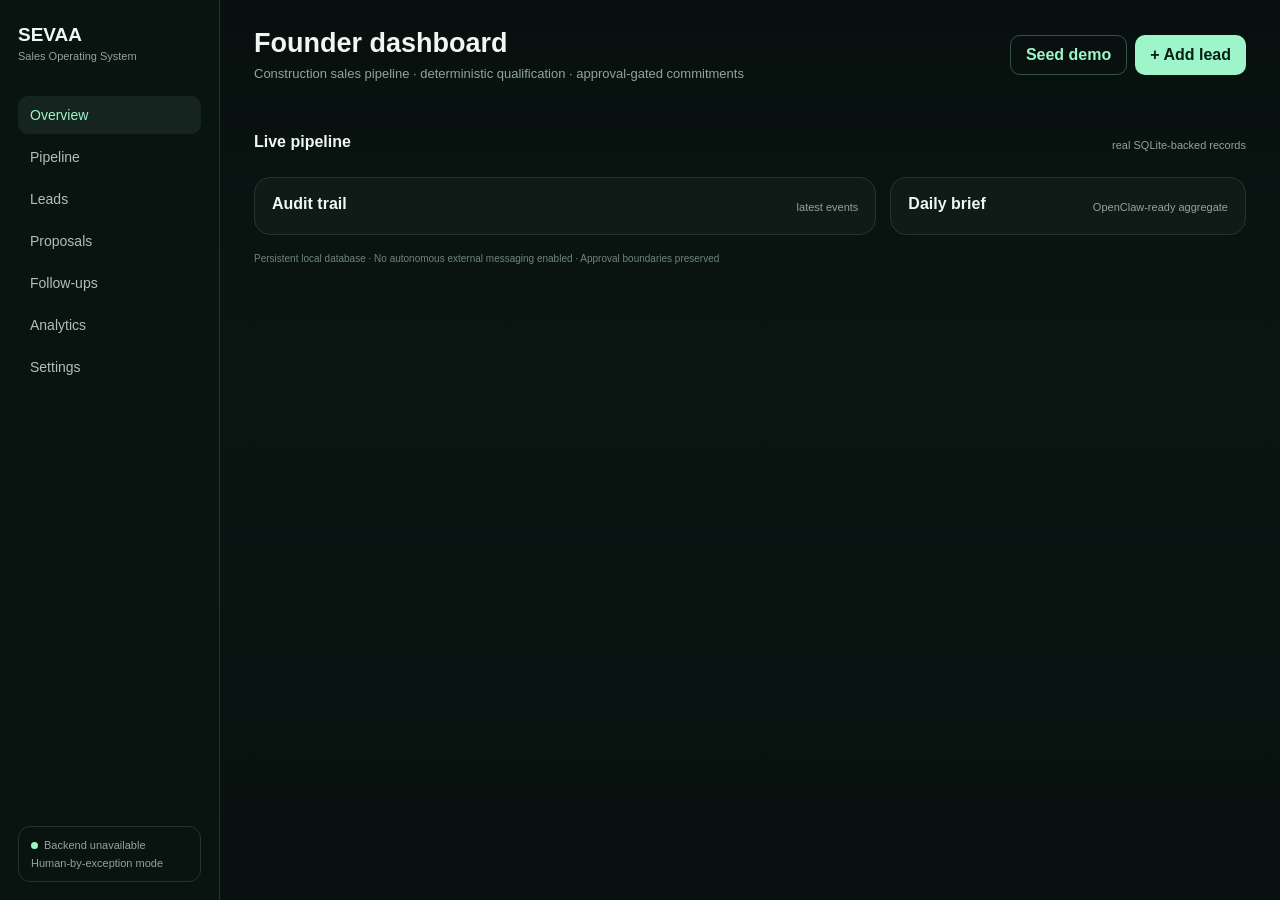
==== sevaa-sales-os/web/index.html @ be24ef17 "Connect dashboard to live backend" ====
<!doctype html><html lang="en"><head><meta charset="utf-8"><meta name="viewport" content="width=device-width,initial-scale=1"><title>SEVAA Sales OS</title>
<style>
:root{--bg:#08110f;--panel:#101b18;--panel2:#15231f;--text:#eef7f3;--muted:#8fa59d;--line:#223630;--accent:#9df5c9;--accent2:#d7ff9f;--danger:#ff9f9f}*{box-sizing:border-box}body{margin:0;background:linear-gradient(180deg,#07100e,#0a1512 40%,#08110f);font-family:-apple-system,BlinkMacSystemFont,"Segoe UI",sans-serif;color:var(--text)}button,input,textarea{font:inherit}.shell{display:grid;grid-template-columns:220px 1fr;min-height:100vh}.side{padding:24px 18px;border-right:1px solid var(--line);background:#09130f;position:fixed;inset:0 auto 0 0;width:220px}.brand{font-size:19px;font-weight:750}.brand small{display:block;color:var(--muted);font-size:11px;margin-top:4px;font-weight:500}.nav{margin-top:34px}.nav div{padding:11px 12px;margin:4px 0;border-radius:10px;color:#aec0b9;font-size:14px}.nav .active{background:#15241f;color:var(--accent)}.system{position:absolute;bottom:18px;left:18px;right:18px;padding:12px;border:1px solid var(--line);border-radius:12px;color:var(--muted);font-size:11px}.dot{display:inline-block;width:7px;height:7px;border-radius:50%;background:var(--accent);margin-right:6px}.main{grid-column:2;padding:28px 34px;max-width:1600px;width:100%}.top{display:flex;justify-content:space-between;align-items:center;gap:18px}.title h1{font-size:27px;margin:0}.title p{margin:7px 0 0;color:var(--muted);font-size:13px}.actions{display:flex;gap:8px}.actions button,.primary{background:var(--accent);color:#062015;border:0;border-radius:10px;padding:10px 15px;font-weight:700;cursor:pointer}.secondary{background:transparent!important;color:var(--accent)!important;border:1px solid #355247!important}.kpis{display:grid;grid-template-columns:repeat(4,1fr);gap:14px;margin-top:24px}.card{background:rgba(16,27,24,.94);border:1px solid var(--line);border-radius:16px;padding:17px}.label{color:var(--muted);font-size:12px}.value{font-size:26px;font-weight:750;margin-top:8px}.delta{font-size:11px;margin-top:6px;color:var(--accent)}.sectionhead{display:flex;justify-content:space-between;align-items:end;margin:28px 0 12px}.sectionhead h2{margin:0;font-size:16px}.sectionhead span{font-size:11px;color:var(--muted)}.pipeline{display:grid;grid-template-columns:repeat(4,minmax(190px,1fr));gap:12px;overflow-x:auto}.col{background:#0b1512;border:1px solid var(--line);border-radius:15px;padding:11px;min-height:360px}.colhead{display:flex;justify-content:space-between;color:#caddd6;font-size:12px;font-weight:700;padding:4px 3px 10px}.count{color:var(--muted);font-weight:500}.lead{background:var(--panel2);border:1px solid #294139;border-radius:13px;padding:13px;margin-bottom:9px;cursor:pointer}.lead strong{font-size:13px}.lead p{font-size:11px;color:var(--muted);line-height:1.45;margin:7px 0 10px}.meta{display:flex;justify-content:space-between;align-items:center}.score{font-size:11px;font-weight:800;background:#1d362d;color:var(--accent);padding:5px 7px;border-radius:8px}.money{font-size:11px;color:#dbe8e3}.hot{border-color:#5c6f3a}.hot .score{background:#30411e;color:var(--accent2)}.lower{display:grid;grid-template-columns:1.4fr .8fr;gap:14px;margin-top:14px}.activity .row{display:grid;grid-template-columns:80px 1fr auto;gap:12px;padding:12px 0;border-bottom:1px solid var(--line);font-size:12px}.activity .row:last-child{border:0}.time{color:var(--muted)}.event b{font-weight:650}.tag{color:var(--accent);font-size:11px}.brief .item{display:flex;justify-content:space-between;padding:9px 0;border-bottom:1px solid var(--line);font-size:12px}.foot{margin-top:18px;color:#6f857d;font-size:10px}.modal{display:none;position:fixed;inset:0;background:#000a;z-index:10;padding:24px;align-items:center;justify-content:center}.modal.open{display:flex}.dialog{width:min(620px,100%);background:#0f1b17;border:1px solid #2a463c;border-radius:18px;padding:20px;max-height:90vh;overflow:auto}.dialog h2{margin:0 0 16px}.grid{display:grid;grid-template-columns:1fr 1fr;gap:10px}.grid .full{grid-column:1/-1}.field label{display:block;font-size:11px;color:var(--muted);margin-bottom:5px}.field input,.field textarea{width:100%;background:#09130f;border:1px solid var(--line);border-radius:9px;color:var(--text);padding:10px}.field textarea{min-height:85px}.checks{display:flex;gap:16px;font-size:12px;color:#cbd9d4}.dialog .buttons{display:flex;justify-content:flex-end;gap:8px;margin-top:16px}.error{color:var(--danger);font-size:11px;min-height:16px}.empty{color:var(--muted);font-size:11px;padding:15px 5px}.stage-actions{display:flex;gap:6px;margin-top:9px;flex-wrap:wrap}.stage-actions button{font-size:10px;padding:5px 7px;border-radius:7px;border:1px solid #355247;background:transparent;color:#bcd3ca;cursor:pointer}
@media(max-width:900px){.shell{display:block}.side{display:none}.main{padding:18px}.kpis{grid-template-columns:repeat(2,1fr)}.pipeline{grid-template-columns:repeat(4,260px)}.lower{grid-template-columns:1fr}.title h1{font-size:23px}.actions button{padding:9px 12px}.grid{grid-template-columns:1fr}.grid .full{grid-column:auto}}
</style></head><body><div class="shell"><aside class="side"><div class="brand">SEVAA <small>Sales Operating System</small></div><div class="nav"><div class="active">Overview</div><div>Pipeline</div><div>Leads</div><div>Proposals</div><div>Follow-ups</div><div>Analytics</div><div>Settings</div></div><div class="system"><span class="dot"></span><span id="health">Checking backend…</span><span style="display:block;margin-top:6px">Human-by-exception mode</span></div></aside><main class="main"><div class="top"><div class="title"><h1>Founder dashboard</h1><p>Construction sales pipeline · deterministic qualification · approval-gated commitments</p></div><div class="actions"><button class="secondary" id="seedBtn">Seed demo</button><button id="addBtn">+ Add lead</button></div></div><section class="kpis" id="kpis"></section><div class="sectionhead"><h2>Live pipeline</h2><span>real SQLite-backed records</span></div><section class="pipeline" id="pipeline"></section><section class="lower"><div class="card activity"><div class="sectionhead" style="margin:0 0 4px"><h2>Audit trail</h2><span>latest events</span></div><div id="audit"></div></div><div class="card brief"><div class="sectionhead" style="margin:0 0 4px"><h2>Daily brief</h2><span>OpenClaw-ready aggregate</span></div><div id="brief"></div></div></section><div class="foot">Persistent local database · No autonomous external messaging enabled · Approval boundaries preserved</div></main></div>
<div class="modal" id="modal"><div class="dialog"><h2>Add lead</h2><form id="leadForm"><div class="grid"><div class="field"><label>Name</label><input name="name" required></div><div class="field"><label>Company</label><input name="company"></div><div class="field"><label>Phone</label><input name="phone"></div><div class="field"><label>Email</label><input name="email" type="email"></div><div class="field"><label>City</label><input name="city"></div><div class="field"><label>Timeline (days)</label><input name="timeline_days" type="number" min="0"></div><div class="field"><label>Budget min (₹)</label><input name="budget_min" type="number" min="0"></div><div class="field"><label>Budget max (₹)</label><input name="budget_max" type="number" min="0"></div><div class="field full"><label>Requirement</label><textarea name="requirement" required placeholder="e.g. 20ft modular cafe, Surat, delivery in 45 days"></textarea></div><div class="checks full"><label><input type="checkbox" name="known_buyer"> Known buyer</label><label><input type="checkbox" name="site_ready"> Site ready</label></div></div><div class="error" id="formError"></div><div class="buttons"><button type="button" class="secondary" id="cancelBtn">Cancel</button><button class="primary" type="submit">Create lead</button></div></form></div></div>
<script>
const money=v=>v?('₹'+(v/100000).toFixed(v%100000?1:0)+'L'):'—';
const esc=s=>String(s??'').replace(/[&<>"']/g,m=>({'&':'&amp;','<':'&lt;','>':'&gt;','"':'&quot;',"'":'&#39;'}[m]));
const stages=['new','qualified','proposal','follow_up']; const stageLabel={new:'NEW',qualified:'QUALIFIED',proposal:'PROPOSAL',follow_up:'FOLLOW-UP'};
async function api(path,opts={}){const r=await fetch(path,{headers:{'Content-Type':'application/json'},...opts});if(!r.ok)throw new Error((await r.json()).detail||r.statusText);return r.json()}
function leadCard(l){const range=l.budget_max?`${money(l.budget_min)}–${money(l.budget_max)}`:money(l.budget_min);return `<div class="lead ${l.score>=85?'hot':''}"><strong>${esc(l.company||l.name)}</strong><p>${esc(l.requirement)}${l.city?' · '+esc(l.city):''}</p><div class="meta"><span class="score">${l.score}</span><span class="money">${range}</span></div><div class="stage-actions">${['qualified','proposal','follow_up','won','lost'].filter(s=>s!==l.stage).slice(0,3).map(s=>`<button onclick="moveLead(${l.id},'${s}')">→ ${s.replace('_',' ')}</button>`).join('')}</div></div>`}
async function refresh(){try{const [d,h]=await Promise.all([api('/api/dashboard'),api('/api/health')]);document.getElementById('health').textContent='Backend healthy · '+h.database;const k=d.kpis;document.getElementById('kpis').innerHTML=`<div class="card"><div class="label">Pipeline value</div><div class="value">${money(k.pipeline_min)}–${money(k.pipeline_max)}</div><div class="delta">live open-pipeline budgets</div></div><div class="card"><div class="label">Qualified leads</div><div class="value">${k.qualified}</div><div class="delta">score ≥ 70</div></div><div class="card"><div class="label">Proposals</div><div class="value">${k.proposals}</div><div class="delta">approval-gated</div></div><div class="card"><div class="label">Founder attention</div><div class="value">${k.founder_attention}</div><div class="delta">exceptions only</div></div>`;document.getElementById('pipeline').innerHTML=stages.map(s=>`<div class="col"><div class="colhead">${stageLabel[s]} <span class="count">${d.stages[s].length}</span></div>${d.stages[s].length?d.stages[s].map(leadCard).join(''):'<div class="empty">No leads</div>'}</div>`).join('');document.getElementById('audit').innerHTML=d.audit.length?d.audit.map(a=>`<div class="row"><span class="time">${new Date(a.created_at).toLocaleTimeString([],{hour:'2-digit',minute:'2-digit'})}</span><span class="event"><b>${esc(a.lead_name||'System')}</b> ${esc(a.detail)}</span><span class="tag">${esc(a.actor).toUpperCase()}</span></div>`).join(''):'<div class="empty">No events yet</div>';document.getElementById('brief').innerHTML=[['Total leads',k.lead_count],['High-score leads',k.qualified],['Proposals',k.proposals],['Approvals / attention',k.founder_attention],['System failures',0]].map(([a,b])=>`<div class="item"><span>${a}</span><span class="n">${b}</span></div>`).join('')}catch(e){document.getElementById('health').textContent='Backend unavailable';console.error(e)}}
async function moveLead(id,stage){await api(`/api/leads/${id}/stage`,{method:'PATCH',body:JSON.stringify({stage})});refresh()}
const modal=document.getElementById('modal');document.getElementById('addBtn').onclick=()=>modal.classList.add('open');document.getElementById('cancelBtn').onclick=()=>modal.classList.remove('open');document.getElementById('seedBtn').onclick=async()=>{await api('/api/demo/seed',{method:'POST'});refresh()};
document.getElementById('leadForm').onsubmit=async e=>{e.preventDefault();const f=new FormData(e.target),o=Object.fromEntries(f.entries());for(const n of ['budget_min','budget_max','timeline_days'])o[n]=o[n]?Number(o[n]):null;o.known_buyer=f.has('known_buyer');o.site_ready=f.has('site_ready');o.source='dashboard';try{await api('/api/leads',{method:'POST',body:JSON.stringify(o)});e.target.reset();modal.classList.remove('open');document.getElementById('formError').textContent='';refresh()}catch(err){document.getElementById('formError').textContent=err.message}};
refresh();
</script></body></html>
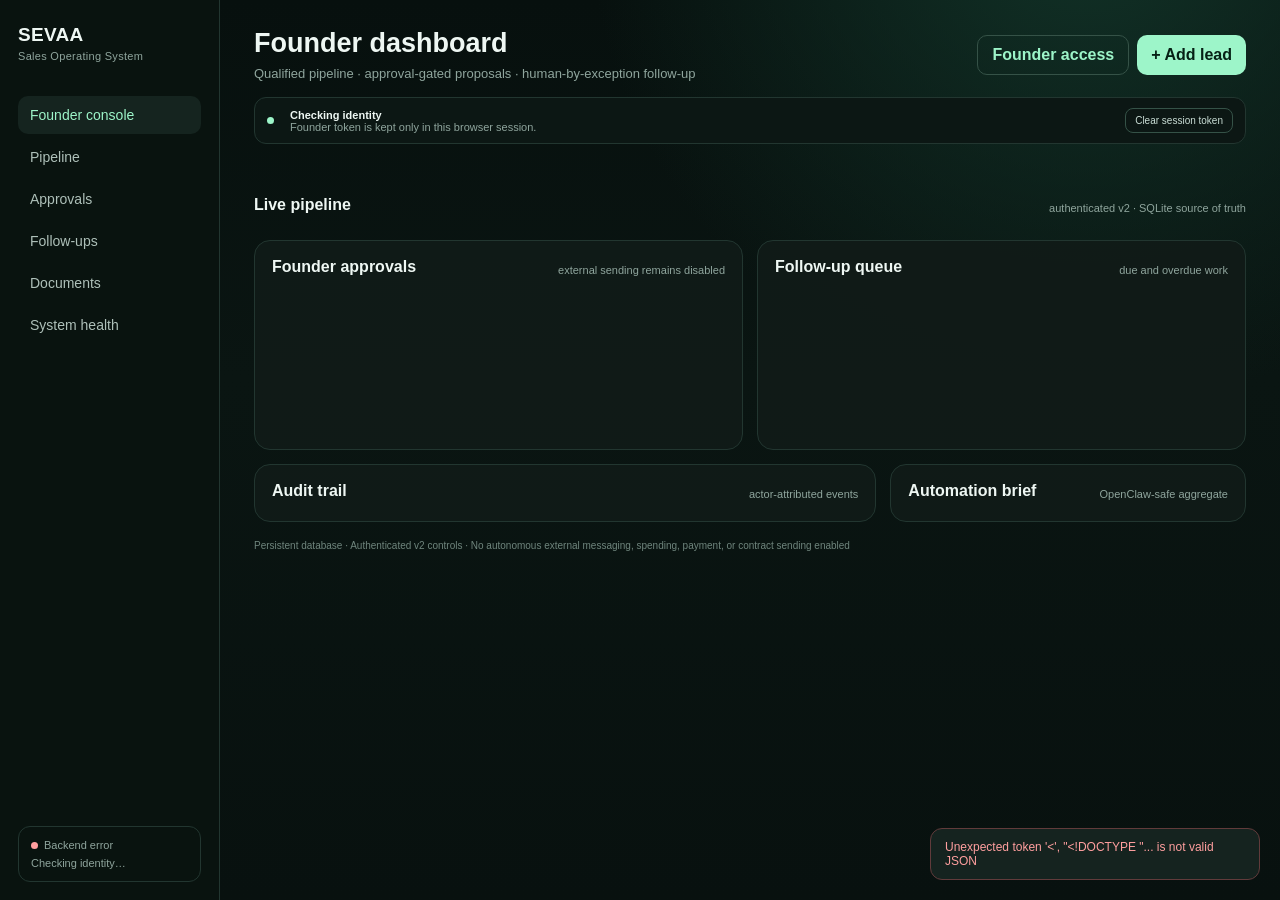
==== commit dccc03b0: "Wire founder dashboard to hardened v2 controls" ====
--- a/sevaa-sales-os/web/index.html
+++ b/sevaa-sales-os/web/index.html
@@ -1,18 +1,40 @@
-<!doctype html><html lang="en"><head><meta charset="utf-8"><meta name="viewport" content="width=device-width,initial-scale=1"><title>SEVAA Sales OS</title>
+<!doctype html>
+<html lang="en">
+<head>
+<meta charset="utf-8">
+<meta name="viewport" content="width=device-width,initial-scale=1,viewport-fit=cover">
+<title>SEVAA Sales OS</title>
 <style>
-:root{--bg:#08110f;--panel:#101b18;--panel2:#15231f;--text:#eef7f3;--muted:#8fa59d;--line:#223630;--accent:#9df5c9;--accent2:#d7ff9f;--danger:#ff9f9f}*{box-sizing:border-box}body{margin:0;background:linear-gradient(180deg,#07100e,#0a1512 40%,#08110f);font-family:-apple-system,BlinkMacSystemFont,"Segoe UI",sans-serif;color:var(--text)}button,input,textarea{font:inherit}.shell{display:grid;grid-template-columns:220px 1fr;min-height:100vh}.side{padding:24px 18px;border-right:1px solid var(--line);background:#09130f;position:fixed;inset:0 auto 0 0;width:220px}.brand{font-size:19px;font-weight:750}.brand small{display:block;color:var(--muted);font-size:11px;margin-top:4px;font-weight:500}.nav{margin-top:34px}.nav div{padding:11px 12px;margin:4px 0;border-radius:10px;color:#aec0b9;font-size:14px}.nav .active{background:#15241f;color:var(--accent)}.system{position:absolute;bottom:18px;left:18px;right:18px;padding:12px;border:1px solid var(--line);border-radius:12px;color:var(--muted);font-size:11px}.dot{display:inline-block;width:7px;height:7px;border-radius:50%;background:var(--accent);margin-right:6px}.main{grid-column:2;padding:28px 34px;max-width:1600px;width:100%}.top{display:flex;justify-content:space-between;align-items:center;gap:18px}.title h1{font-size:27px;margin:0}.title p{margin:7px 0 0;color:var(--muted);font-size:13px}.actions{display:flex;gap:8px}.actions button,.primary{background:var(--accent);color:#062015;border:0;border-radius:10px;padding:10px 15px;font-weight:700;cursor:pointer}.secondary{background:transparent!important;color:var(--accent)!important;border:1px solid #355247!important}.kpis{display:grid;grid-template-columns:repeat(4,1fr);gap:14px;margin-top:24px}.card{background:rgba(16,27,24,.94);border:1px solid var(--line);border-radius:16px;padding:17px}.label{color:var(--muted);font-size:12px}.value{font-size:26px;font-weight:750;margin-top:8px}.delta{font-size:11px;margin-top:6px;color:var(--accent)}.sectionhead{display:flex;justify-content:space-between;align-items:end;margin:28px 0 12px}.sectionhead h2{margin:0;font-size:16px}.sectionhead span{font-size:11px;color:var(--muted)}.pipeline{display:grid;grid-template-columns:repeat(4,minmax(190px,1fr));gap:12px;overflow-x:auto}.col{background:#0b1512;border:1px solid var(--line);border-radius:15px;padding:11px;min-height:360px}.colhead{display:flex;justify-content:space-between;color:#caddd6;font-size:12px;font-weight:700;padding:4px 3px 10px}.count{color:var(--muted);font-weight:500}.lead{background:var(--panel2);border:1px solid #294139;border-radius:13px;padding:13px;margin-bottom:9px;cursor:pointer}.lead strong{font-size:13px}.lead p{font-size:11px;color:var(--muted);line-height:1.45;margin:7px 0 10px}.meta{display:flex;justify-content:space-between;align-items:center}.score{font-size:11px;font-weight:800;background:#1d362d;color:var(--accent);padding:5px 7px;border-radius:8px}.money{font-size:11px;color:#dbe8e3}.hot{border-color:#5c6f3a}.hot .score{background:#30411e;color:var(--accent2)}.lower{display:grid;grid-template-columns:1.4fr .8fr;gap:14px;margin-top:14px}.activity .row{display:grid;grid-template-columns:80px 1fr auto;gap:12px;padding:12px 0;border-bottom:1px solid var(--line);font-size:12px}.activity .row:last-child{border:0}.time{color:var(--muted)}.event b{font-weight:650}.tag{color:var(--accent);font-size:11px}.brief .item{display:flex;justify-content:space-between;padding:9px 0;border-bottom:1px solid var(--line);font-size:12px}.foot{margin-top:18px;color:#6f857d;font-size:10px}.modal{display:none;position:fixed;inset:0;background:#000a;z-index:10;padding:24px;align-items:center;justify-content:center}.modal.open{display:flex}.dialog{width:min(620px,100%);background:#0f1b17;border:1px solid #2a463c;border-radius:18px;padding:20px;max-height:90vh;overflow:auto}.dialog h2{margin:0 0 16px}.grid{display:grid;grid-template-columns:1fr 1fr;gap:10px}.grid .full{grid-column:1/-1}.field label{display:block;font-size:11px;color:var(--muted);margin-bottom:5px}.field input,.field textarea{width:100%;background:#09130f;border:1px solid var(--line);border-radius:9px;color:var(--text);padding:10px}.field textarea{min-height:85px}.checks{display:flex;gap:16px;font-size:12px;color:#cbd9d4}.dialog .buttons{display:flex;justify-content:flex-end;gap:8px;margin-top:16px}.error{color:var(--danger);font-size:11px;min-height:16px}.empty{color:var(--muted);font-size:11px;padding:15px 5px}.stage-actions{display:flex;gap:6px;margin-top:9px;flex-wrap:wrap}.stage-actions button{font-size:10px;padding:5px 7px;border-radius:7px;border:1px solid #355247;background:transparent;color:#bcd3ca;cursor:pointer}
-@media(max-width:900px){.shell{display:block}.side{display:none}.main{padding:18px}.kpis{grid-template-columns:repeat(2,1fr)}.pipeline{grid-template-columns:repeat(4,260px)}.lower{grid-template-columns:1fr}.title h1{font-size:23px}.actions button{padding:9px 12px}.grid{grid-template-columns:1fr}.grid .full{grid-column:auto}}
-</style></head><body><div class="shell"><aside class="side"><div class="brand">SEVAA <small>Sales Operating System</small></div><div class="nav"><div class="active">Overview</div><div>Pipeline</div><div>Leads</div><div>Proposals</div><div>Follow-ups</div><div>Analytics</div><div>Settings</div></div><div class="system"><span class="dot"></span><span id="health">Checking backend…</span><span style="display:block;margin-top:6px">Human-by-exception mode</span></div></aside><main class="main"><div class="top"><div class="title"><h1>Founder dashboard</h1><p>Construction sales pipeline · deterministic qualification · approval-gated commitments</p></div><div class="actions"><button class="secondary" id="seedBtn">Seed demo</button><button id="addBtn">+ Add lead</button></div></div><section class="kpis" id="kpis"></section><div class="sectionhead"><h2>Live pipeline</h2><span>real SQLite-backed records</span></div><section class="pipeline" id="pipeline"></section><section class="lower"><div class="card activity"><div class="sectionhead" style="margin:0 0 4px"><h2>Audit trail</h2><span>latest events</span></div><div id="audit"></div></div><div class="card brief"><div class="sectionhead" style="margin:0 0 4px"><h2>Daily brief</h2><span>OpenClaw-ready aggregate</span></div><div id="brief"></div></div></section><div class="foot">Persistent local database · No autonomous external messaging enabled · Approval boundaries preserved</div></main></div>
-<div class="modal" id="modal"><div class="dialog"><h2>Add lead</h2><form id="leadForm"><div class="grid"><div class="field"><label>Name</label><input name="name" required></div><div class="field"><label>Company</label><input name="company"></div><div class="field"><label>Phone</label><input name="phone"></div><div class="field"><label>Email</label><input name="email" type="email"></div><div class="field"><label>City</label><input name="city"></div><div class="field"><label>Timeline (days)</label><input name="timeline_days" type="number" min="0"></div><div class="field"><label>Budget min (₹)</label><input name="budget_min" type="number" min="0"></div><div class="field"><label>Budget max (₹)</label><input name="budget_max" type="number" min="0"></div><div class="field full"><label>Requirement</label><textarea name="requirement" required placeholder="e.g. 20ft modular cafe, Surat, delivery in 45 days"></textarea></div><div class="checks full"><label><input type="checkbox" name="known_buyer"> Known buyer</label><label><input type="checkbox" name="site_ready"> Site ready</label></div></div><div class="error" id="formError"></div><div class="buttons"><button type="button" class="secondary" id="cancelBtn">Cancel</button><button class="primary" type="submit">Create lead</button></div></form></div></div>
+:root{--bg:#07100e;--panel:#101b18;--panel2:#15231f;--text:#eef7f3;--muted:#8fa59d;--line:#223630;--accent:#9df5c9;--accent2:#d7ff9f;--danger:#ff9f9f;--warn:#ffd79f;--blue:#a9d8ff}*{box-sizing:border-box}html{background:var(--bg)}body{margin:0;background:radial-gradient(circle at 85% -10%,#123328 0,transparent 34%),linear-gradient(180deg,#07100e,#0a1512 42%,#08110f);font-family:-apple-system,BlinkMacSystemFont,"Segoe UI",sans-serif;color:var(--text);min-height:100vh}button,input,textarea,select{font:inherit}.shell{display:grid;grid-template-columns:220px minmax(0,1fr);min-height:100vh}.side{padding:24px 18px;border-right:1px solid var(--line);background:#09130f;position:fixed;inset:0 auto 0 0;width:220px}.brand{font-size:19px;font-weight:780;letter-spacing:.3px}.brand small{display:block;color:var(--muted);font-size:11px;margin-top:4px;font-weight:500}.nav{margin-top:34px}.nav div{padding:11px 12px;margin:4px 0;border-radius:10px;color:#aec0b9;font-size:14px}.nav .active{background:#15241f;color:var(--accent)}.system{position:absolute;bottom:18px;left:18px;right:18px;padding:12px;border:1px solid var(--line);border-radius:12px;color:var(--muted);font-size:11px}.dot{display:inline-block;width:7px;height:7px;border-radius:50%;background:var(--accent);margin-right:6px}.dot.bad{background:var(--danger)}.main{grid-column:2;padding:28px 34px 42px;max-width:1640px;width:100%}.top{display:flex;justify-content:space-between;align-items:center;gap:18px}.title h1{font-size:27px;margin:0}.title p{margin:7px 0 0;color:var(--muted);font-size:13px}.actions{display:flex;gap:8px;flex-wrap:wrap;justify-content:flex-end}.btn,.actions button,.primary{background:var(--accent);color:#062015;border:0;border-radius:10px;padding:10px 14px;font-weight:720;cursor:pointer}.btn:hover,.actions button:hover,.primary:hover{filter:brightness(1.06)}.secondary{background:transparent!important;color:var(--accent)!important;border:1px solid #355247!important}.danger{background:transparent!important;color:var(--danger)!important;border:1px solid #623d3d!important}.warn{background:transparent!important;color:var(--warn)!important;border:1px solid #5d5337!important}.smallbtn{font-size:10px;padding:6px 8px;border-radius:8px;border:1px solid #355247;background:transparent;color:#c9ddd5;cursor:pointer}.smallbtn.ok{border-color:#355d49;color:var(--accent)}.smallbtn.bad{border-color:#613b3b;color:var(--danger)}.kpis{display:grid;grid-template-columns:repeat(5,1fr);gap:12px;margin-top:24px}.card{background:rgba(16,27,24,.95);border:1px solid var(--line);border-radius:16px;padding:17px}.label{color:var(--muted);font-size:11px;text-transform:uppercase;letter-spacing:.05em}.value{font-size:25px;font-weight:780;margin-top:8px}.delta{font-size:11px;margin-top:6px;color:var(--accent)}.sectionhead{display:flex;justify-content:space-between;align-items:end;margin:28px 0 12px;gap:10px}.sectionhead h2{margin:0;font-size:16px}.sectionhead span{font-size:11px;color:var(--muted);text-align:right}.pipeline{display:grid;grid-template-columns:repeat(4,minmax(210px,1fr));gap:12px;overflow-x:auto}.col{background:#0b1512;border:1px solid var(--line);border-radius:15px;padding:11px;min-height:330px}.colhead{display:flex;justify-content:space-between;color:#caddd6;font-size:12px;font-weight:700;padding:4px 3px 10px}.count{color:var(--muted);font-weight:500}.lead{background:var(--panel2);border:1px solid #294139;border-radius:13px;padding:13px;margin-bottom:9px}.lead strong{font-size:13px}.lead p{font-size:11px;color:var(--muted);line-height:1.45;margin:7px 0 10px}.meta{display:flex;justify-content:space-between;align-items:center;gap:8px}.score{font-size:11px;font-weight:800;background:#1d362d;color:var(--accent);padding:5px 7px;border-radius:8px}.money{font-size:11px;color:#dbe8e3}.hot{border-color:#5c6f3a}.hot .score{background:#30411e;color:var(--accent2)}.stage-actions{display:flex;gap:6px;margin-top:9px;flex-wrap:wrap}.workgrid{display:grid;grid-template-columns:1fr 1fr;gap:14px;margin-top:14px}.queue{min-height:210px}.queueitem{border-top:1px solid var(--line);padding:12px 0}.queueitem:first-of-type{border-top:0}.queueitem h3{margin:0;font-size:13px}.queueitem p{margin:5px 0;color:var(--muted);font-size:11px;line-height:1.45}.queue-actions{display:flex;gap:6px;flex-wrap:wrap;margin-top:9px}.pill{display:inline-block;font-size:10px;padding:4px 7px;border-radius:20px;background:#172a24;color:var(--accent);margin-right:6px}.pill.overdue{background:#342322;color:var(--danger)}.lower{display:grid;grid-template-columns:1.4fr .8fr;gap:14px;margin-top:14px}.activity .row{display:grid;grid-template-columns:70px 1fr auto;gap:10px;padding:11px 0;border-bottom:1px solid var(--line);font-size:11px}.activity .row:last-child{border:0}.time{color:var(--muted)}.event b{font-weight:650}.tag{color:var(--accent);font-size:10px}.brief .item{display:flex;justify-content:space-between;padding:9px 0;border-bottom:1px solid var(--line);font-size:12px}.foot{margin-top:18px;color:#6f857d;font-size:10px}.empty{color:var(--muted);font-size:11px;padding:15px 5px}.authbar{margin-top:16px;padding:10px 12px;border:1px solid var(--line);border-radius:12px;background:#0c1714;display:flex;gap:10px;align-items:center;font-size:11px;color:var(--muted)}.authbar strong{color:var(--text)}.authbar .grow{flex:1}.authbar button{padding:6px 9px}.modal{display:none;position:fixed;inset:0;background:#000b;z-index:20;padding:24px;align-items:center;justify-content:center}.modal.open{display:flex}.dialog{width:min(650px,100%);background:#0f1b17;border:1px solid #2a463c;border-radius:18px;padding:20px;max-height:90vh;overflow:auto}.dialog.small{width:min(470px,100%)}.dialog h2{margin:0 0 5px}.dialog .sub{color:var(--muted);font-size:11px;margin:0 0 16px}.grid{display:grid;grid-template-columns:1fr 1fr;gap:10px}.grid .full{grid-column:1/-1}.field label{display:block;font-size:11px;color:var(--muted);margin-bottom:5px}.field input,.field textarea,.field select{width:100%;background:#09130f;border:1px solid var(--line);border-radius:9px;color:var(--text);padding:10px}.field textarea{min-height:88px;resize:vertical}.checks{display:flex;gap:16px;font-size:12px;color:#cbd9d4}.dialog .buttons{display:flex;justify-content:flex-end;gap:8px;margin-top:16px;flex-wrap:wrap}.error{color:var(--danger);font-size:11px;min-height:16px;margin-top:8px}.doc{white-space:pre-wrap;background:#09130f;border:1px solid var(--line);border-radius:12px;padding:14px;color:#dfece7;font:12px/1.55 ui-monospace,SFMono-Regular,Menlo,monospace;max-height:58vh;overflow:auto}.locked{opacity:.55;pointer-events:none}.toast{position:fixed;right:20px;bottom:20px;background:#15231f;border:1px solid #355247;border-radius:12px;padding:11px 14px;font-size:12px;z-index:30;display:none;max-width:330px}.toast.show{display:block}.toast.bad{border-color:#613b3b;color:var(--danger)}
+@media(max-width:1100px){.kpis{grid-template-columns:repeat(3,1fr)}}
+@media(max-width:900px){.shell{display:block}.side{display:none}.main{padding:18px 14px 36px}.top{align-items:flex-start}.kpis{grid-template-columns:repeat(2,1fr)}.pipeline{grid-template-columns:repeat(4,268px)}.workgrid,.lower{grid-template-columns:1fr}.title h1{font-size:23px}.actions button{padding:9px 11px}.grid{grid-template-columns:1fr}.grid .full{grid-column:auto}.authbar{align-items:flex-start;flex-wrap:wrap}.activity .row{grid-template-columns:58px 1fr}.activity .tag{display:none}}
+</style>
+</head>
+<body>
+<div class="shell">
+<aside class="side"><div class="brand">SEVAA <small>Sales Operating System</small></div><div class="nav"><div class="active">Founder console</div><div>Pipeline</div><div>Approvals</div><div>Follow-ups</div><div>Documents</div><div>System health</div></div><div class="system"><span class="dot" id="healthDot"></span><span id="health">Checking backend…</span><span id="authState" style="display:block;margin-top:6px">Checking identity…</span></div></aside>
+<main class="main">
+<div class="top"><div class="title"><h1>Founder dashboard</h1><p>Qualified pipeline · approval-gated proposals · human-by-exception follow-up</p></div><div class="actions"><button class="secondary" id="authBtn">Founder access</button><button id="addBtn">+ Add lead</button></div></div>
+<div class="authbar"><span class="dot" id="authDot"></span><div class="grow"><strong id="identity">Checking identity</strong><div id="authHint">Founder token is kept only in this browser session.</div></div><button class="smallbtn" id="clearTokenBtn">Clear session token</button></div>
+<section class="kpis" id="kpis"></section>
+<div class="sectionhead"><h2>Live pipeline</h2><span>authenticated v2 · SQLite source of truth</span></div>
+<section class="pipeline" id="pipeline"></section>
+<section class="workgrid">
+<div class="card queue"><div class="sectionhead" style="margin:0 0 4px"><h2>Founder approvals</h2><span>external sending remains disabled</span></div><div id="approvals"></div></div>
+<div class="card queue"><div class="sectionhead" style="margin:0 0 4px"><h2>Follow-up queue</h2><span>due and overdue work</span></div><div id="followups"></div></div>
+</section>
+<section class="lower"><div class="card activity"><div class="sectionhead" style="margin:0 0 4px"><h2>Audit trail</h2><span>actor-attributed events</span></div><div id="audit"></div></div><div class="card brief"><div class="sectionhead" style="margin:0 0 4px"><h2>Automation brief</h2><span>OpenClaw-safe aggregate</span></div><div id="brief"></div></div></section>
+<div class="foot">Persistent database · Authenticated v2 controls · No autonomous external messaging, spending, payment, or contract sending enabled</div>
+</main>
+</div>
+<div class="modal" id="leadModal"><div class="dialog"><h2>Add lead</h2><p class="sub">Creates a scored v2 lead. Duplicate protection is on by default.</p><form id="leadForm"><div class="grid"><div class="field"><label>Name</label><input name="name" required></div><div class="field"><label>Company</label><input name="company"></div><div class="field"><label>Phone</label><input name="phone"></div><div class="field"><label>Email</label><input name="email" type="email"></div><div class="field"><label>City</label><input name="city"></div><div class="field"><label>Timeline (days)</label><input name="timeline_days" type="number" min="0"></div><div class="field"><label>Budget min (₹)</label><input name="budget_min" type="number" min="0"></div><div class="field"><label>Budget max (₹)</label><input name="budget_max" type="number" min="0"></div><div class="field full"><label>Requirement</label><textarea name="requirement" required placeholder="e.g. 20ft modular cafe, Surat, delivery in 45 days"></textarea></div><div class="checks full"><label><input type="checkbox" name="known_buyer"> Known buyer</label><label><input type="checkbox" name="site_ready"> Site ready</label></div></div><div class="error" id="leadError"></div><div class="buttons"><button type="button" class="secondary close">Cancel</button><button class="primary" type="submit">Create lead</button></div></form></div></div>
+<div class="modal" id="authModal"><div class="dialog small"><h2>Founder access</h2><p class="sub">If server tokens are configured, enter the founder Bearer token. It is stored in <b>sessionStorage</b> only and disappears when the browser session ends.</p><div class="field"><label>Founder token</label><input id="tokenInput" type="password" autocomplete="off" placeholder="Paste founder token"></div><div class="error" id="authError"></div><div class="buttons"><button type="button" class="secondary close">Cancel</button><button class="primary" id="saveTokenBtn">Use this session</button></div></div></div>
+<div class="modal" id="proposalModal"><div class="dialog small"><h2>Create proposal draft</h2><p class="sub" id="proposalLead"></p><form id="proposalForm"><input type="hidden" name="lead_id"><div class="field"><label>Amount (₹)</label><input name="amount" type="number" min="0" required></div><div class="field" style="margin-top:10px"><label>Scope summary</label><textarea name="scope_summary" required></textarea></div><div class="error" id="proposalError"></div><div class="buttons"><button type="button" class="secondary close">Cancel</button><button class="primary" type="submit">Create + request approval</button></div></form></div></div>
+<div class="modal" id="followupModal"><div class="dialog small"><h2>Schedule follow-up</h2><p class="sub" id="followupLead"></p><form id="followupForm"><input type="hidden" name="lead_id"><div class="field"><label>Due</label><input name="due_at" type="datetime-local" required></div><div class="field" style="margin-top:10px"><label>Channel</label><select name="channel"><option value="phone">Phone</option><option value="manual">Manual</option><option value="email">Email draft</option><option value="whatsapp">WhatsApp draft</option></select></div><div class="field" style="margin-top:10px"><label>Draft / note</label><textarea name="draft_message" placeholder="No message is sent automatically"></textarea></div><div class="error" id="followupError"></div><div class="buttons"><button type="button" class="secondary close">Cancel</button><button class="primary" type="submit">Schedule</button></div></form></div></div>
+<div class="modal" id="docModal"><div class="dialog"><h2>Proposal artifact</h2><p class="sub" id="docMeta"></p><div class="doc" id="docContent"></div><div class="buttons"><button type="button" class="secondary close">Close</button><button class="primary" id="downloadDocBtn">Download Markdown</button></div></div></div>
+<div class="toast" id="toast"></div>
 <script>
-const money=v=>v?('₹'+(v/100000).toFixed(v%100000?1:0)+'L'):'—';
-const esc=s=>String(s??'').replace(/[&<>"']/g,m=>({'&':'&amp;','<':'&lt;','>':'&gt;','"':'&quot;',"'":'&#39;'}[m]));
-const stages=['new','qualified','proposal','follow_up']; const stageLabel={new:'NEW',qualified:'QUALIFIED',proposal:'PROPOSAL',follow_up:'FOLLOW-UP'};
-async function api(path,opts={}){const r=await fetch(path,{headers:{'Content-Type':'application/json'},...opts});if(!r.ok)throw new Error((await r.json()).detail||r.statusText);return r.json()}
-function leadCard(l){const range=l.budget_max?`${money(l.budget_min)}–${money(l.budget_max)}`:money(l.budget_min);return `<div class="lead ${l.score>=85?'hot':''}"><strong>${esc(l.company||l.name)}</strong><p>${esc(l.requirement)}${l.city?' · '+esc(l.city):''}</p><div class="meta"><span class="score">${l.score}</span><span class="money">${range}</span></div><div class="stage-actions">${['qualified','proposal','follow_up','won','lost'].filter(s=>s!==l.stage).slice(0,3).map(s=>`<button onclick="moveLead(${l.id},'${s}')">→ ${s.replace('_',' ')}</button>`).join('')}</div></div>`}
-async function refresh(){try{const [d,h]=await Promise.all([api('/api/dashboard'),api('/api/health')]);document.getElementById('health').textContent='Backend healthy · '+h.database;const k=d.kpis;document.getElementById('kpis').innerHTML=`<div class="card"><div class="label">Pipeline value</div><div class="value">${money(k.pipeline_min)}–${money(k.pipeline_max)}</div><div class="delta">live open-pipeline budgets</div></div><div class="card"><div class="label">Qualified leads</div><div class="value">${k.qualified}</div><div class="delta">score ≥ 70</div></div><div class="card"><div class="label">Proposals</div><div class="value">${k.proposals}</div><div class="delta">approval-gated</div></div><div class="card"><div class="label">Founder attention</div><div class="value">${k.founder_attention}</div><div class="delta">exceptions only</div></div>`;document.getElementById('pipeline').innerHTML=stages.map(s=>`<div class="col"><div class="colhead">${stageLabel[s]} <span class="count">${d.stages[s].length}</span></div>${d.stages[s].length?d.stages[s].map(leadCard).join(''):'<div class="empty">No leads</div>'}</div>`).join('');document.getElementById('audit').innerHTML=d.audit.length?d.audit.map(a=>`<div class="row"><span class="time">${new Date(a.created_at).toLocaleTimeString([],{hour:'2-digit',minute:'2-digit'})}</span><span class="event"><b>${esc(a.lead_name||'System')}</b> ${esc(a.detail)}</span><span class="tag">${esc(a.actor).toUpperCase()}</span></div>`).join(''):'<div class="empty">No events yet</div>';document.getElementById('brief').innerHTML=[['Total leads',k.lead_count],['High-score leads',k.qualified],['Proposals',k.proposals],['Approvals / attention',k.founder_attention],['System failures',0]].map(([a,b])=>`<div class="item"><span>${a}</span><span class="n">${b}</span></div>`).join('')}catch(e){document.getElementById('health').textContent='Backend unavailable';console.error(e)}}
-async function moveLead(id,stage){await api(`/api/leads/${id}/stage`,{method:'PATCH',body:JSON.stringify({stage})});refresh()}
-const modal=document.getElementById('modal');document.getElementById('addBtn').onclick=()=>modal.classList.add('open');document.getElementById('cancelBtn').onclick=()=>modal.classList.remove('open');document.getElementById('seedBtn').onclick=async()=>{await api('/api/demo/seed',{method:'POST'});refresh()};
-document.getElementById('leadForm').onsubmit=async e=>{e.preventDefault();const f=new FormData(e.target),o=Object.fromEntries(f.entries());for(const n of ['budget_min','budget_max','timeline_days'])o[n]=o[n]?Number(o[n]):null;o.known_buyer=f.has('known_buyer');o.site_ready=f.has('site_ready');o.source='dashboard';try{await api('/api/leads',{method:'POST',body:JSON.stringify(o)});e.target.reset();modal.classList.remove('open');document.getElementById('formError').textContent='';refresh()}catch(err){document.getElementById('formError').textContent=err.message}};
-refresh();
-</script></body></html>
+const $=id=>document.getElementById(id);const tokenKey='sevaaFounderToken';const money=v=>v?('₹'+(v/100000).toFixed(v%100000?1:0)+'L'):'—';const esc=s=>String(s??'').replace(/[&<>"']/g,m=>({'&':'&amp;','<':'&lt;','>':'&gt;','"':'&quot;',"'":'&#39;'}[m]));const stages=['new','qualified','proposal','follow_up'];const stageLabel={new:'NEW',qualified:'QUALIFIED',proposal:'PROPOSAL',follow_up:'FOLLOW-UP'};let currentActor=null,currentDoc=null;function getToken(){return sessionStorage.getItem(tokenKey)||''}function toast(msg,bad=false){const t=$('toast');t.textContent=msg;t.className='toast show'+(bad?' bad':'');clearTimeout(t._timer);t._timer=setTimeout(()=>t.className='toast',2600)}function errText(data,status){if(!data)return `HTTP ${status}`;const d=data.detail??data;if(typeof d==='string')return d;if(d?.message)return d.message;if(d?.code)return d.code;return JSON.stringify(d)}async function api(path,opts={}){const headers={...(opts.headers||{})};if(opts.body&&!headers['Content-Type'])headers['Content-Type']='application/json';const token=getToken();if(token)headers.Authorization='Bearer '+token;headers['X-Actor']='founder-dashboard';const r=await fetch(path,{...opts,headers});let data=null;const ct=r.headers.get('content-type')||'';if(ct.includes('json')){try{data=await r.json()}catch{}}if(!r.ok){const e=new Error(errText(data,r.status));e.status=r.status;e.data=data;throw e}return data}function openModal(id){$(id).classList.add('open')}function closeModals(){document.querySelectorAll('.modal.open').forEach(x=>x.classList.remove('open'))}document.querySelectorAll('.close').forEach(b=>b.onclick=closeModals);function setAuthUI(actor){currentActor=actor;const ok=!!actor;$('authDot').className='dot'+(ok?'':' bad');$('identity').textContent=ok?`${actor.role} · ${actor.actor_id}`:'Founder authentication required';$('authHint').textContent=ok?(actor.auth_mode==='local'?'Local single-user mode · configure tokens before shared deployment':'Authenticated for this browser session'):'Enter the founder token to unlock v2 controls';$('authState').textContent=ok?`${actor.role} · ${actor.auth_mode}`:'Authentication required'}async function identify(){try{const actor=await api('/api/v2/auth/me');setAuthUI(actor);return true}catch(e){currentActor=null;setAuthUI(null);if(e.status===401&&!getToken())openModal('authModal');return false}}function leadCard(l){const range=l.budget_max?`${money(l.budget_min)}–${money(l.budget_max)}`:money(l.budget_min);const transitions=['qualified','proposal','follow_up','won','lost'].filter(s=>s!==l.stage).slice(0,3).map(s=>`<button class="smallbtn" onclick="moveLead(${l.id},'${s}')">→ ${s.replace('_',' ')}</button>`).join('');return `<div class="lead ${l.score>=85?'hot':''}"><strong>${esc(l.company||l.name)}</strong><p>${esc(l.requirement)}${l.city?' · '+esc(l.city):''}</p><div class="meta"><span class="score">${l.score}</span><span class="money">${range}</span></div><div class="stage-actions"><button class="smallbtn ok" onclick="openProposal(${l.id},'${esc(l.company||l.name)}')">Draft proposal</button><button class="smallbtn" onclick="openFollowup(${l.id},'${esc(l.company||l.name)}')">Follow-up</button>${transitions}</div></div>`}function approvalCard(a){return `<div class="queueitem"><h3>${esc(a.lead_company||a.lead_name||'Lead')} · ${money(a.amount)}</h3><p>${esc(a.scope_summary)} · Proposal #${a.object_id}</p><div class="queue-actions"><button class="smallbtn" onclick="reviewArtifact(${a.object_id})">Review document</button><button class="smallbtn ok" onclick="decideApproval(${a.id},'approved')">Approve</button><button class="smallbtn bad" onclick="decideApproval(${a.id},'rejected')">Reject</button></div></div>`}function followupCard(f){const overdue=f.state==='overdue';return `<div class="queueitem"><h3>${esc(f.lead_company||f.lead_name||'Lead')}</h3><p><span class="pill ${overdue?'overdue':''}">${overdue?'OVERDUE':'DUE'}</span>${new Date(f.due_at).toLocaleString()} · ${esc(f.channel)}</p>${f.draft_message?`<p>${esc(f.draft_message)}</p>`:''}<div class="queue-actions"><button class="smallbtn ok" onclick="completeFollowup(${f.id})">Mark complete</button></div></div>`}async function refresh(){try{const healthy=await fetch('/api/health').then(r=>r.json());$('health').textContent='Backend healthy · '+healthy.database;$('healthDot').className='dot';const identified=await identify();if(!identified){$('kpis').innerHTML='<div class="card"><div class="label">Locked</div><div class="value">—</div><div class="delta">Founder token required</div></div>';return}const d=await api('/api/v2/dashboard');const k=d.kpis;$('kpis').innerHTML=`<div class="card"><div class="label">Pipeline value</div><div class="value">${money(k.pipeline_min)}–${money(k.pipeline_max)}</div><div class="delta">open pipeline</div></div><div class="card"><div class="label">Qualified</div><div class="value">${k.qualified}</div><div class="delta">score ≥ 70</div></div><div class="card"><div class="label">Proposals</div><div class="value">${k.proposals}</div><div class="delta">draft + review states</div></div><div class="card"><div class="label">Approvals</div><div class="value">${k.pending_approvals}</div><div class="delta">founder decisions</div></div><div class="card"><div class="label">Overdue</div><div class="value">${k.overdue_followups}</div><div class="delta">follow-ups</div></div>`;$('pipeline').innerHTML=stages.map(s=>`<div class="col"><div class="colhead">${stageLabel[s]} <span class="count">${d.stages[s].length}</span></div>${d.stages[s].length?d.stages[s].map(leadCard).join(''):'<div class="empty">No leads</div>'}</div>`).join('');$('approvals').innerHTML=d.pending_approvals.length?d.pending_approvals.map(approvalCard).join(''):'<div class="empty">No proposals waiting for approval.</div>';$('followups').innerHTML=d.followups.length?d.followups.map(followupCard).join(''):'<div class="empty">No pending follow-ups.</div>';$('audit').innerHTML=d.audit.length?d.audit.map(a=>`<div class="row"><span class="time">${new Date(a.created_at).toLocaleTimeString([],{hour:'2-digit',minute:'2-digit'})}</span><span class="event"><b>${esc(a.lead_name||'System')}</b> ${esc(a.detail)}</span><span class="tag">${esc(a.actor).toUpperCase()}</span></div>`).join(''):'<div class="empty">No events yet</div>';const brief=await api('/api/v2/internal/daily-brief');$('brief').innerHTML=[['New leads',brief.new_leads],['High-score leads',brief.high_score_leads],['Awaiting approval',brief.proposals_awaiting_approval],['Pending follow-ups',brief.pending_followups],['Overdue follow-ups',brief.overdue_followups],['Founder attention',brief.founder_attention]].map(([a,b])=>`<div class="item"><span>${a}</span><span>${b}</span></div>`).join('')}catch(e){$('health').textContent=e.status===401?'Authentication required':'Backend error';$('healthDot').className='dot bad';if(e.status===401)openModal('authModal');else toast(e.message,true)}}async function moveLead(id,stage){try{await api(`/api/v2/leads/${id}/stage`,{method:'PATCH',body:JSON.stringify({stage})});toast('Stage updated');refresh()}catch(e){toast(e.message,true)}}function openProposal(id,name){const f=$('proposalForm');f.reset();f.elements.lead_id.value=id;$('proposalLead').textContent=name;openModal('proposalModal')}function openFollowup(id,name){const f=$('followupForm');f.reset();f.elements.lead_id.value=id;const d=new Date(Date.now()+24*3600*1000);d.setMinutes(d.getMinutes()-d.getTimezoneOffset());f.elements.due_at.value=d.toISOString().slice(0,16);$('followupLead').textContent=name;openModal('followupModal')}async function decideApproval(id,decision){if(!confirm(`${decision==='approved'?'Approve':'Reject'} this proposal? No external message will be sent.`))return;try{await api(`/api/v2/approvals/${id}/decision`,{method:'POST',body:JSON.stringify({decision,note:'Decision from founder dashboard'})});toast(`Proposal ${decision}`);refresh()}catch(e){toast(e.message,true)}}async function completeFollowup(id){try{await api(`/api/v2/followups/${id}/complete`,{method:'POST',body:JSON.stringify({note:'Completed from founder dashboard'})});toast('Follow-up completed');refresh()}catch(e){toast(e.message,true)}}async function reviewArtifact(proposalId){try{const a=await api(`/api/v2/proposals/${proposalId}/artifact`,{method:'POST'});currentDoc={proposalId,content:a.content,status:a.status_snapshot};$('docMeta').textContent=`Proposal #${proposalId} · ${a.status_snapshot}`;$('docContent').textContent=a.content;openModal('docModal')}catch(e){toast(e.message,true)}}$('downloadDocBtn').onclick=()=>{if(!currentDoc)return;const blob=new Blob([currentDoc.content],{type:'text/markdown;charset=utf-8'});const url=URL.createObjectURL(blob),a=document.createElement('a');a.href=url;a.download=`sevaa-proposal-${currentDoc.proposalId}.md`;a.click();setTimeout(()=>URL.revokeObjectURL(url),1000)};$('addBtn').onclick=()=>openModal('leadModal');$('authBtn').onclick=()=>{$('tokenInput').value=getToken();openModal('authModal')};$('clearTokenBtn').onclick=()=>{sessionStorage.removeItem(tokenKey);currentActor=null;toast('Session token cleared');refresh()};$('saveTokenBtn').onclick=async()=>{const value=$('tokenInput').value.trim();if(!value){$('authError').textContent='Enter a token';return}sessionStorage.setItem(tokenKey,value);$('authError').textContent='';try{await api('/api/v2/auth/me');closeModals();toast('Founder session authenticated');refresh()}catch(e){sessionStorage.removeItem(tokenKey);$('authError').textContent=e.message}};$('leadForm').onsubmit=async e=>{e.preventDefault();const f=new FormData(e.target),o=Object.fromEntries(f.entries());for(const n of ['budget_min','budget_max','timeline_days'])o[n]=o[n]?Number(o[n]):null;o.known_buyer=f.has('known_buyer');o.site_ready=f.has('site_ready');o.source='founder-dashboard';try{await api('/api/v2/leads',{method:'POST',headers:{'Idempotency-Key':'dashboard-'+crypto.randomUUID()},body:JSON.stringify(o)});e.target.reset();closeModals();$('leadError').textContent='';toast('Lead created');refresh()}catch(err){$('leadError').textContent=err.message}};$('proposalForm').onsubmit=async e=>{e.preventDefault();const f=e.target,leadId=Number(f.elements.lead_id.value);try{const p=await api(`/api/v2/leads/${leadId}/proposals`,{method:'POST',body:JSON.stringify({amount:Number(f.elements.amount.value),scope_summary:f.elements.scope_summary.value})});await api(`/api/v2/proposals/${p.id}/submit`,{method:'POST'});closeModals();$('proposalError').textContent='';toast('Proposal queued for founder approval');refresh()}catch(err){$('proposalError').textContent=err.message}};$('followupForm').onsubmit=async e=>{e.preventDefault();const f=e.target,leadId=Number(f.elements.lead_id.value);const due=new Date(f.elements.due_at.value);try{await api(`/api/v2/leads/${leadId}/followups`,{method:'POST',body:JSON.stringify({due_at:due.toISOString(),channel:f.elements.channel.value,draft_message:f.elements.draft_message.value||null})});closeModals();$('followupError').textContent='';toast('Follow-up scheduled');refresh()}catch(err){$('followupError').textContent=err.message}};refresh();
+</script>
+</body>
+</html>
